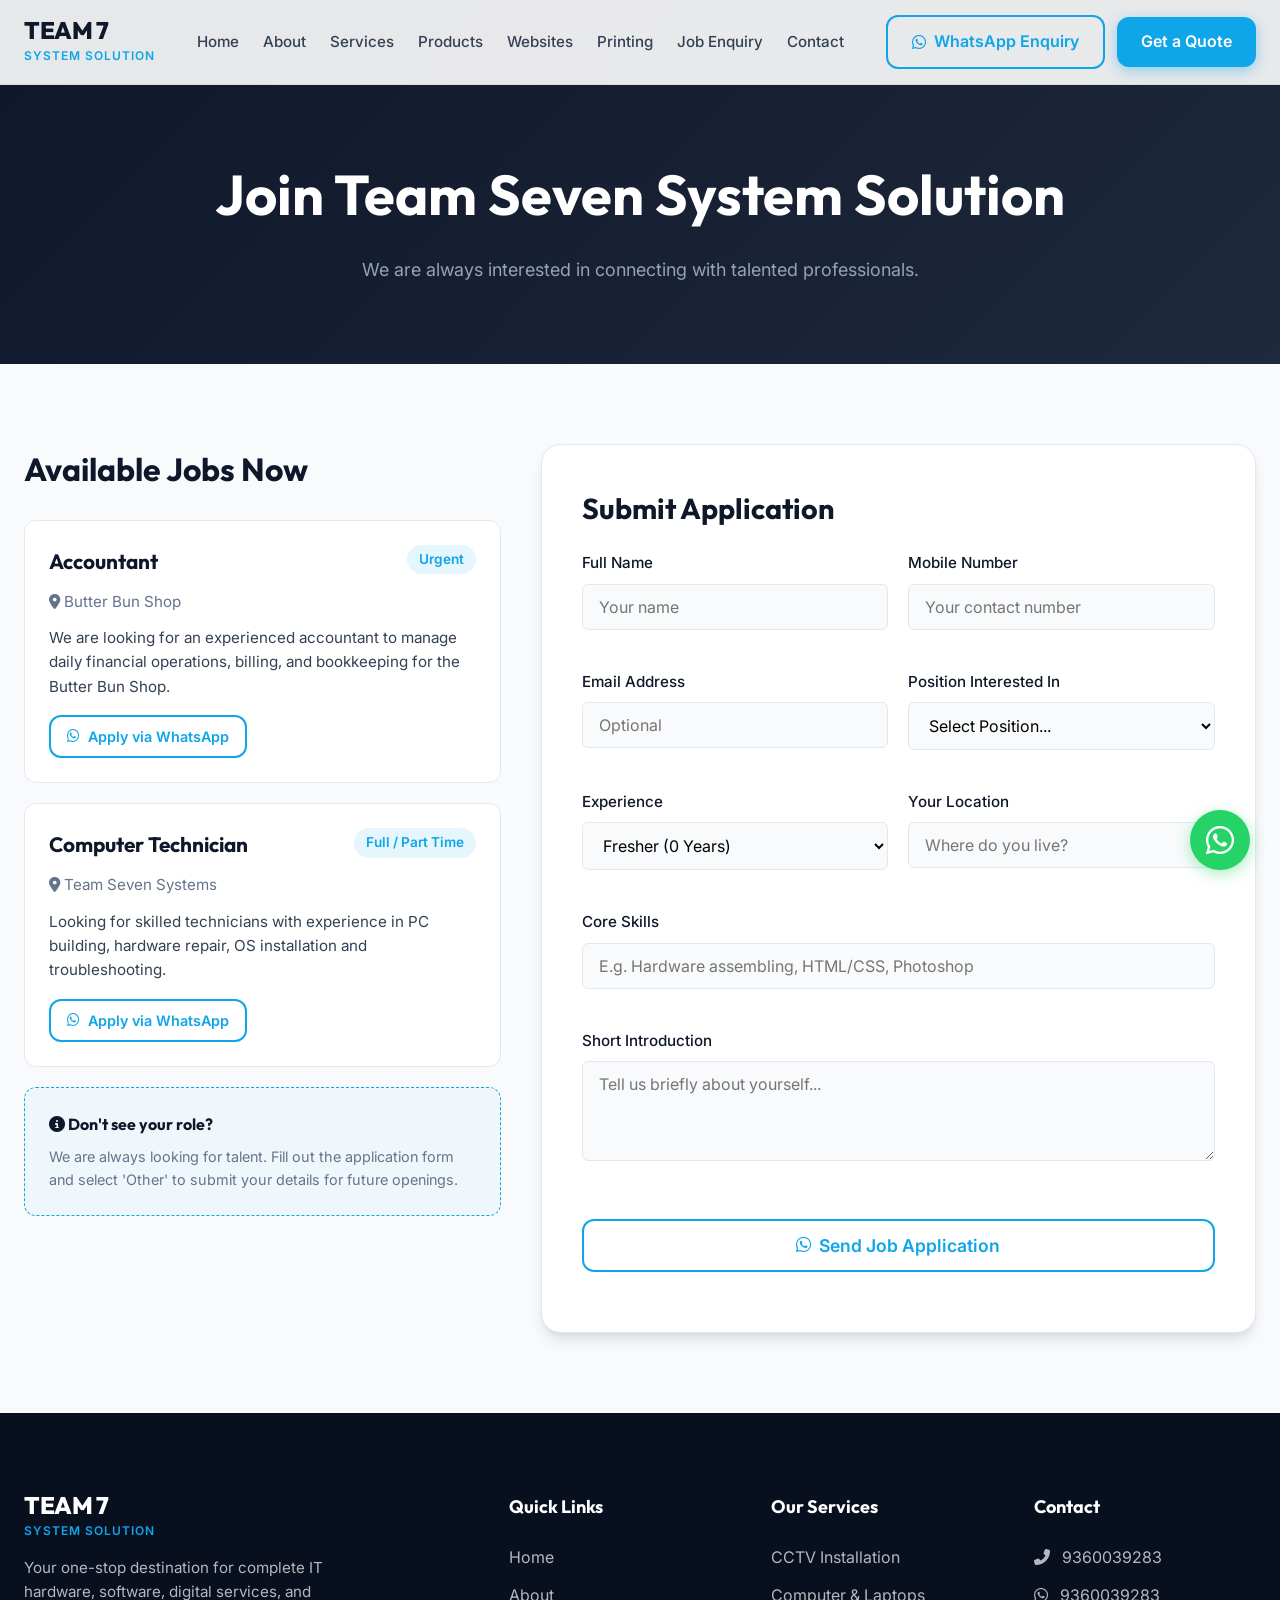
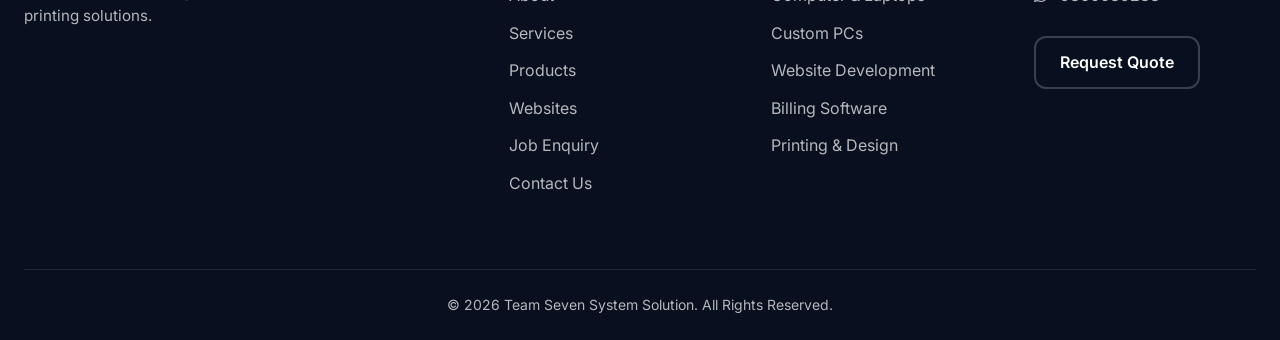
==== job.html @ d4fbb035 "up1" ====
<!DOCTYPE html>
<html lang="en">
<head>
    <meta charset="UTF-8">
    <meta name="viewport" content="width=device-width, initial-scale=1.0">
    <title>Job Enquiry | Team Seven System Solution</title>
    <meta name="description" content="Team Seven System Solution provides CCTV, computer, laptop, custom PC, printer, website development, billing software, printing, photo frames, advertising and event solutions.">
    <!-- Google Fonts -->
    <link rel="preconnect" href="https://fonts.googleapis.com">
    <link rel="preconnect" href="https://fonts.gstatic.com" crossorigin>
    <link href="https://fonts.googleapis.com/css2?family=Inter:wght@400;500;600;700&family=Outfit:wght@500;600;700;800&display=swap" rel="stylesheet">
    <!-- FontAwesome for Icons -->
    <link rel="stylesheet" href="https://cdnjs.cloudflare.com/ajax/libs/font-awesome/6.4.0/css/all.min.css">
    <!-- Custom CSS -->
    <link rel="stylesheet" href="css/style.css">
</head>
<body>
    <!-- Header Navigation -->
    <header id="header">
        <div class="container navbar">
            <div class="logo">
                <span class="logo-text">TEAM 7</span>
                <span class="logo-sub">SYSTEM SOLUTION</span>
            </div>
            <div class="menu-toggle"><i class="fas fa-bars"></i></div>
            <ul class="nav-links">
                <li><a href="index.html">Home</a></li>
                <li><a href="about.html">About</a></li>
                <li><a href="services.html">Services</a></li>
                <li><a href="product.html">Products</a></li>
                <li><a href="website.html">Websites</a></li>
                <li><a href="printing.html">Printing</a></li>
                <li><a href="job.html">Job Enquiry</a></li>
                <li><a href="contact.html">Contact</a></li>
            </ul>
            <div class="nav-actions">
                <a href="#" class="btn btn-outline" data-wa-msg="Hi Team Seven System Solution, I have an enquiry.">
                    <i class="fab fa-whatsapp"></i> WhatsApp Enquiry
                </a>
                <a href="contact.html#quote" class="btn btn-primary">Get a Quote</a>
            </div>
        </div>
    </header>

    <section style="padding: 150px 0 80px; background: var(--bg-gradient); color: white; text-align: center;">
        <div class="container">
            <h1 style="font-size: 3.5rem; margin-bottom: 16px; color: white;">Join Team Seven System Solution</h1>
            <p style="color: #94a3b8; font-size: 1.125rem;">We are always interested in connecting with talented professionals.</p>
        </div>
    </section>
    
    <section class="section">
        <div class="container">
            <div class="split-section" style="align-items: flex-start; gap: 40px; grid-template-columns: 1fr 1.5fr;">
                
                <!-- Current Job Openings -->
                <div class="current-openings">
                    <h2 style="font-size: 2rem; margin-bottom: 24px;">Available Jobs Now</h2>
                    
                    <div class="card" style="margin-bottom: 20px; text-align: left; padding: 24px;">
                        <div style="display: flex; justify-content: space-between; align-items: flex-start; margin-bottom: 12px;">
                            <h3 style="margin-bottom: 0; font-size: 1.3rem;">Accountant</h3>
                            <span style="background: rgba(14,165,233,0.1); color: var(--secondary); padding: 4px 12px; border-radius: 20px; font-size: 0.85rem; font-weight: 600;">Urgent</span>
                        </div>
                        <p style="color: var(--text-light); margin-bottom: 12px; font-size: 0.95rem;"><i class="fas fa-map-marker-alt"></i> Butter Bun Shop</p>
                        <p style="color: var(--text-main); font-size: 0.95rem; margin-bottom: 16px;">We are looking for an experienced accountant to manage daily financial operations, billing, and bookkeeping for the Butter Bun Shop.</p>
                        <a href="#" class="btn btn-outline" style="padding: 8px 16px; font-size: 0.9rem;" data-wa-msg="Hi Team Seven System Solution, I would like to apply for the Accountant position at Butter Bun Shop."><i class="fab fa-whatsapp"></i> Apply via WhatsApp</a>
                    </div>

                    <div class="card" style="margin-bottom: 20px; text-align: left; padding: 24px;">
                        <div style="display: flex; justify-content: space-between; align-items: flex-start; margin-bottom: 12px;">
                            <h3 style="margin-bottom: 0; font-size: 1.3rem;">Computer Technician</h3>
                            <span style="background: rgba(14,165,233,0.1); color: var(--secondary); padding: 4px 12px; border-radius: 20px; font-size: 0.85rem; font-weight: 600;">Full / Part Time</span>
                        </div>
                        <p style="color: var(--text-light); margin-bottom: 12px; font-size: 0.95rem;"><i class="fas fa-map-marker-alt"></i> Team Seven Systems</p>
                        <p style="color: var(--text-main); font-size: 0.95rem; margin-bottom: 16px;">Looking for skilled technicians with experience in PC building, hardware repair, OS installation and troubleshooting.</p>
                        <a href="#" class="btn btn-outline" style="padding: 8px 16px; font-size: 0.9rem;" data-wa-msg="Hi Team Seven System Solution, I would like to apply for the Computer Technician position."><i class="fab fa-whatsapp"></i> Apply via WhatsApp</a>
                    </div>

                    <div class="card" style="text-align: left; padding: 24px; background: rgba(14,165,233,0.03); border: 1px dashed var(--secondary);">
                        <h4 style="margin-bottom: 8px;"><i class="fas fa-info-circle"></i> Don't see your role?</h4>
                        <p style="font-size: 0.9rem; color: var(--text-light);">We are always looking for talent. Fill out the application form and select 'Other' to submit your details for future openings.</p>
                    </div>
                </div>

                <!-- Job Application Form -->
                <div>
                    <div class="form-container" style="margin: 0; max-width: 100%;">
                        <h2 style="font-size: 1.8rem; margin-bottom: 20px;">Submit Application</h2>
                <form id="job-form">
                    <div class="form-grid">
                        <div class="form-group">
                            <label for="j-name">Full Name</label>
                            <input type="text" id="j-name" class="form-control" required placeholder="Your name">
                        </div>
                        <div class="form-group">
                            <label for="j-mobile">Mobile Number</label>
                            <input type="tel" id="j-mobile" class="form-control" required placeholder="Your contact number">
                        </div>
                        <div class="form-group">
                            <label for="j-email">Email Address</label>
                            <input type="email" id="j-email" class="form-control" placeholder="Optional">
                        </div>
                        <div class="form-group">
                            <label for="j-position">Position Interested In</label>
                            <select id="j-position" class="form-control" required>
                                <option value="">Select Position...</option>
                                <option value="Computer Technician">Computer Technician</option>
                                <option value="Laptop Technician">Laptop Technician</option>
                                <option value="CCTV Technician">CCTV Technician</option>
                                <option value="Printer Technician">Printer Technician</option>
                                <option value="Web Developer">Web Developer</option>
                                <option value="Graphic Designer">Graphic Designer</option>
                                <option value="Sales Executive">Sales Executive</option>
                                <option value="IT Support">IT Support</option>
                                <option value="Other">Other</option>
                            </select>
                        </div>
                        <div class="form-group">
                            <label for="j-exp">Experience</label>
                            <select id="j-exp" class="form-control" required>
                                <option value="Fresher">Fresher (0 Years)</option>
                                <option value="1-2 Years">1-2 Years</option>
                                <option value="3-5 Years">3-5 Years</option>
                                <option value="5+ Years">5+ Years</option>
                            </select>
                        </div>
                        <div class="form-group">
                            <label for="j-location">Your Location</label>
                            <input type="text" id="j-location" class="form-control" required placeholder="Where do you live?">
                        </div>
                        <div class="form-group full-width">
                            <label for="j-skills">Core Skills</label>
                            <input type="text" id="j-skills" class="form-control" required placeholder="E.g. Hardware assembling, HTML/CSS, Photoshop">
                        </div>
                        <div class="form-group full-width">
                            <label for="j-intro">Short Introduction</label>
                            <textarea id="j-intro" class="form-control" required placeholder="Tell us briefly about yourself..."></textarea>
                        </div>
                        <div class="form-group full-width" style="margin-top: 10px;">
                            <button type="submit" class="btn btn-outline btn-block" style="font-size: 1.1rem; padding: 14px;"><i class="fab fa-whatsapp"></i> Send Job Application</button>
                        </div>
                    </div>
                </form>
            </div>
            </div>
            </div>
        </div>
    </section>

    <!-- Footer -->
    <footer id="footer" class="footer">
        <div class="container">
            <div class="footer-grid">
                <div class="footer-brand">
                    <div class="logo">
                        <span class="logo-text" style="color: var(--text-white);">TEAM 7</span>
                        <span class="logo-sub" style="color: var(--secondary);">SYSTEM SOLUTION</span>
                    </div>
                    <p>Your one-stop destination for complete IT hardware, software, digital services, and printing solutions.</p>
                </div>
                
                <div>
                    <h4 class="footer-title">Quick Links</h4>
                    <ul class="footer-links">
                        <li><a href="index.html">Home</a></li>
                        <li><a href="about.html">About</a></li>
                        <li><a href="services.html">Services</a></li>
                        <li><a href="product.html">Products</a></li>
                        <li><a href="website.html">Websites</a></li>
                        <li><a href="job.html">Job Enquiry</a></li>
                        <li><a href="contact.html">Contact Us</a></li>
                    </ul>
                </div>
                
                <div>
                    <h4 class="footer-title">Our Services</h4>
                    <ul class="footer-links">
                        <li><a href="services.html">CCTV Installation</a></li>
                        <li><a href="services.html">Computer & Laptops</a></li>
                        <li><a href="services.html#custom-pc">Custom PCs</a></li>
                        <li><a href="website.html">Website Development</a></li>
                        <li><a href="services.html#billing">Billing Software</a></li>
                        <li><a href="printing.html">Printing & Design</a></li>
                    </ul>
                </div>
                
                <div>
                    <h4 class="footer-title">Contact</h4>
                    <ul class="footer-links">
                        <li><i class="fas fa-phone-alt" style="margin-right: 8px;"></i> 9360039283</li>
                        <li><i class="fab fa-whatsapp" style="margin-right: 8px;"></i> 9360039283</li>
                    </ul>
                    <a href="contact.html#quote" class="btn btn-outline" style="margin-top: 15px; border-color: rgba(255,255,255,0.2); color: white;">Request Quote</a>
                </div>
            </div>
            
            <div class="footer-bottom">
                <p>&copy; 2026 Team Seven System Solution. All Rights Reserved.</p>
            </div>
        </div>
    </footer>

    <!-- Floating WhatsApp Button -->
    <a href="#" class="fab-whatsapp" data-wa-msg="Hi Team Seven System Solution, I would like to enquire about your products/services." title="Chat on WhatsApp">
        <i class="fab fa-whatsapp"></i>
    </a>

    <!-- Custom JS -->
    <script src="js/script.js"></script>
</body>
</html>
---- css/style.css ----
:root {
    /* Color Palette */
    --primary: #0f172a; /* Dark Blue / Navy */
    --primary-light: #1e293b;
    --secondary: #0ea5e9; /* Light Blue accent */
    --secondary-hover: #0284c7;
    --accent: #38bdf8;
    
    /* Backgrounds */
    --bg-main: #f8fafc;
    --bg-white: #ffffff;
    --bg-gradient: linear-gradient(135deg, #0f172a 0%, #1e293b 100%);
    
    /* Text Colors */
    --text-main: #334155;
    --text-dark: #0f172a;
    --text-light: #64748b;
    --text-white: #ffffff;
    
    /* UI Elements */
    --border: #e2e8f0;
    --shadow-sm: 0 1px 3px rgba(0,0,0,0.1);
    --shadow-md: 0 4px 6px -1px rgba(0,0,0,0.1), 0 2px 4px -1px rgba(0,0,0,0.06);
    --shadow-lg: 0 10px 15px -3px rgba(0,0,0,0.1), 0 4px 6px -2px rgba(0,0,0,0.05);
    --shadow-hover: 0 20px 25px -5px rgba(14, 165, 233, 0.15), 0 10px 10px -5px rgba(14, 165, 233, 0.04);
    
    /* Geometry */
    --radius-sm: 6px;
    --radius-md: 12px;
    --radius-lg: 20px;
    
    /* Transitions */
    --transition: all 0.3s cubic-bezier(0.4, 0, 0.2, 1);
}

* {
    margin: 0;
    padding: 0;
    box-sizing: border-box;
}

html {
    scroll-behavior: smooth;
    scroll-padding-top: 80px; /* Account for fixed header */
}

body {
    font-family: 'Inter', sans-serif;
    color: var(--text-main);
    background-color: var(--bg-main);
    line-height: 1.6;
    overflow-x: hidden;
}

h1, h2, h3, h4, h5, h6 {
    font-family: 'Outfit', sans-serif;
    color: var(--text-dark);
    font-weight: 700;
}

a {
    text-decoration: none;
    color: inherit;
    transition: var(--transition);
}

ul {
    list-style: none;
}

/* Base Layout & Containers */
.container {
    max-width: 1280px;
    margin: 0 auto;
    padding: 0 24px;
}

.section {
    padding: 80px 0;
}

.section-alt {
    background-color: var(--bg-white);
}

.section-header {
    text-align: center;
    margin-bottom: 60px;
    max-width: 800px;
    margin-left: auto;
    margin-right: auto;
}

.section-header h2 {
    font-size: 2.5rem;
    margin-bottom: 16px;
    position: relative;
    display: inline-block;
}

.section-header h2::after {
    content: '';
    position: absolute;
    bottom: -10px;
    left: 50%;
    transform: translateX(-50%);
    width: 60px;
    height: 4px;
    background-color: var(--secondary);
    border-radius: 2px;
}

.section-header p {
    color: var(--text-light);
    font-size: 1.125rem;
    margin-top: 24px;
}

/* Buttons */
.btn {
    display: inline-flex;
    align-items: center;
    justify-content: center;
    gap: 8px;
    padding: 12px 24px;
    border-radius: var(--radius-md);
    font-weight: 600;
    font-size: 1rem;
    cursor: pointer;
    transition: var(--transition);
    border: none;
    font-family: 'Inter', sans-serif;
}

.btn-primary {
    background-color: var(--secondary);
    color: var(--text-white);
    box-shadow: 0 4px 14px rgba(14, 165, 233, 0.4);
}

.btn-primary:hover {
    background-color: var(--secondary-hover);
    transform: translateY(-2px);
    box-shadow: 0 6px 20px rgba(14, 165, 233, 0.6);
}

.btn-outline {
    background-color: transparent;
    color: var(--secondary);
    border: 2px solid var(--secondary);
}

.btn-outline:hover {
    background-color: var(--secondary);
    color: var(--text-white);
}

.btn-outline-light {
    background-color: rgba(255, 255, 255, 0.1);
    color: var(--text-white);
    border: 1px solid rgba(255, 255, 255, 0.3);
    backdrop-filter: blur(5px);
}

.btn-outline-light:hover {
    background-color: var(--text-white);
    color: var(--primary);
}

.btn-block {
    width: 100%;
}

/* Header & Navigation */
#header {
    position: fixed;
    top: 0;
    left: 0;
    width: 100%;
    z-index: 1000;
    background-color: rgba(255, 255, 255, 0.9);
    backdrop-filter: blur(12px);
    -webkit-backdrop-filter: blur(12px);
    border-bottom: 1px solid rgba(0,0,0,0.05);
    transition: var(--transition);
    padding: 15px 0;
}

#header.scrolled {
    padding: 10px 0;
    background-color: rgba(255, 255, 255, 0.98);
    box-shadow: var(--shadow-sm);
}

.navbar {
    display: flex;
    justify-content: space-between;
    align-items: center;
}

.logo {
    display: flex;
    flex-direction: column;
    justify-content: center;
}

.logo-text {
    font-family: 'Outfit', sans-serif;
    font-size: 1.5rem;
    font-weight: 800;
    color: var(--primary);
    line-height: 1;
    letter-spacing: -0.5px;
}

.logo-sub {
    font-size: 0.75rem;
    font-weight: 600;
    color: var(--secondary);
    letter-spacing: 1px;
    margin-top: 4px;
}

.nav-links {
    display: flex;
    gap: 24px;
    align-items: center;
}

.nav-links a {
    font-weight: 500;
    color: var(--text-main);
    font-size: 0.95rem;
    position: relative;
}

.nav-links a::after {
    content: '';
    position: absolute;
    bottom: -4px;
    left: 0;
    width: 0;
    height: 2px;
    background-color: var(--secondary);
    transition: var(--transition);
}

.nav-links a:hover {
    color: var(--secondary);
}

.nav-links a:hover::after {
    width: 100%;
}

.nav-actions {
    display: flex;
    gap: 12px;
    align-items: center;
}

.menu-toggle {
    display: none;
    font-size: 1.5rem;
    color: var(--primary);
    cursor: pointer;
}

/* Hero Section */
.hero {
    min-height: 100vh;
    padding-top: 120px;
    background: var(--bg-gradient);
    position: relative;
    display: flex;
    align-items: center;
    overflow: hidden;
}

/* Decorative background elements */
.hero::before {
    content: '';
    position: absolute;
    top: -20%;
    left: -10%;
    width: 50%;
    height: 70%;
    background: radial-gradient(circle, rgba(14, 165, 233, 0.15) 0%, rgba(0,0,0,0) 70%);
    border-radius: 50%;
    pointer-events: none;
}

.hero::after {
    content: '';
    position: absolute;
    bottom: -10%;
    right: -10%;
    width: 60%;
    height: 60%;
    background: radial-gradient(circle, rgba(56, 189, 248, 0.1) 0%, rgba(0,0,0,0) 70%);
    border-radius: 50%;
    pointer-events: none;
}

/* Geometric tech pattern */
.hero-pattern {
    position: absolute;
    top: 0;
    left: 0;
    width: 100%;
    height: 100%;
    background-image: linear-gradient(rgba(255,255,255,0.03) 1px, transparent 1px),
                      linear-gradient(90deg, rgba(255,255,255,0.03) 1px, transparent 1px);
    background-size: 40px 40px;
    opacity: 0.5;
    pointer-events: none;
}

.hero-content {
    position: relative;
    z-index: 10;
    max-width: 800px;
    margin: 0 auto;
    text-align: center;
    color: var(--text-white);
}

.hero-badge {
    display: inline-block;
    padding: 6px 16px;
    background: rgba(14, 165, 233, 0.2);
    border: 1px solid rgba(14, 165, 233, 0.4);
    border-radius: 30px;
    font-size: 0.875rem;
    font-weight: 500;
    color: var(--accent);
    margin-bottom: 24px;
    backdrop-filter: blur(4px);
}

.hero h1 {
    font-size: 3.5rem;
    line-height: 1.1;
    color: var(--text-white);
    margin-bottom: 24px;
    letter-spacing: -1px;
}

.hero h1 span {
    color: var(--accent);
    position: relative;
}

.hero-subtitle {
    font-size: 1.25rem;
    font-weight: 500;
    color: #e2e8f0;
    margin-bottom: 20px;
}

.hero p {
    font-size: 1.125rem;
    color: #94a3b8;
    margin-bottom: 40px;
    max-width: 700px;
    margin-left: auto;
    margin-right: auto;
}

.hero-buttons {
    display: flex;
    gap: 16px;
    justify-content: center;
}

/* Services Overview Cards */
.services-grid {
    display: grid;
    grid-template-columns: repeat(auto-fit, minmax(300px, 1fr));
    gap: 30px;
}

.card {
    background: var(--bg-white);
    border-radius: var(--radius-md);
    padding: 32px;
    border: 1px solid var(--border);
    transition: var(--transition);
    position: relative;
    overflow: hidden;
    z-index: 1;
}

.card:hover {
    transform: translateY(-5px);
    box-shadow: var(--shadow-hover);
    border-color: rgba(14, 165, 233, 0.3);
}

.card-icon {
    width: 64px;
    height: 64px;
    background: rgba(14, 165, 233, 0.1);
    border-radius: 16px;
    display: flex;
    align-items: center;
    justify-content: center;
    font-size: 28px;
    color: var(--secondary);
    margin-bottom: 24px;
    transition: var(--transition);
}

.card:hover .card-icon {
    background: var(--secondary);
    color: var(--text-white);
    transform: scale(1.1);
}

.card h3 {
    font-size: 1.5rem;
    margin-bottom: 16px;
}

.card-list {
    margin-bottom: 24px;
}

.card-list li {
    display: flex;
    align-items: flex-start;
    gap: 10px;
    margin-bottom: 10px;
    color: var(--text-light);
    font-size: 0.95rem;
}

.card-list li i {
    color: var(--secondary);
    margin-top: 4px;
    font-size: 0.875rem;
}

/* Custom PC Section */
.custom-pc-section {
    background: var(--primary);
    color: var(--text-white);
    position: relative;
}

.custom-pc-grid {
    display: grid;
    grid-template-columns: 1fr 1fr;
    gap: 60px;
    align-items: center;
}

.pc-content h2 {
    color: var(--text-white);
    font-size: 2.5rem;
    margin-bottom: 20px;
}

.pc-content p {
    color: #94a3b8;
    font-size: 1.1rem;
    margin-bottom: 30px;
}

.pc-features {
    display: grid;
    grid-template-columns: 1fr 1fr;
    gap: 20px;
    margin-bottom: 40px;
}

.pc-feature {
    display: flex;
    align-items: center;
    gap: 12px;
    background: rgba(255,255,255,0.05);
    padding: 16px;
    border-radius: var(--radius-sm);
    border: 1px solid rgba(255,255,255,0.1);
}

.pc-feature i {
    color: var(--accent);
    font-size: 1.5rem;
}

.pc-feature font {
    font-weight: 500;
}

.pc-visual {
    position: relative;
}

.pc-placeholder {
    width: 100%;
    height: 400px;
    background: linear-gradient(135deg, rgba(14, 165, 233, 0.2), rgba(15, 23, 42, 0.8));
    border: 1px solid rgba(14, 165, 233, 0.3);
    border-radius: var(--radius-lg);
    display: flex;
    align-items: center;
    justify-content: center;
    box-shadow: 0 20px 40px rgba(0,0,0,0.3);
    position: relative;
    overflow: hidden;
}

.pc-placeholder i {
    font-size: 8rem;
    color: rgba(255,255,255,0.8);
    filter: drop-shadow(0 0 20px rgba(14, 165, 233, 0.5));
}

/* Pricing / Packages */
.pricing-grid {
    display: grid;
    grid-template-columns: repeat(auto-fit, minmax(280px, 1fr));
    gap: 30px;
}

.price-card {
    background: var(--bg-white);
    border-radius: var(--radius-lg);
    padding: 40px 32px;
    border: 1px solid var(--border);
    text-align: center;
    transition: var(--transition);
    position: relative;
}

.price-card.popular {
    border: 2px solid var(--secondary);
    transform: translateY(-10px);
    box-shadow: var(--shadow-lg);
}

.popular-badge {
    position: absolute;
    top: -12px;
    left: 50%;
    transform: translateX(-50%);
    background: var(--secondary);
    color: var(--text-white);
    padding: 4px 16px;
    border-radius: 20px;
    font-size: 0.75rem;
    font-weight: 700;
    text-transform: uppercase;
    letter-spacing: 1px;
}

.price-card h3 {
    font-size: 1.5rem;
    margin-bottom: 16px;
}

.price {
    font-size: 2.5rem;
    font-weight: 800;
    color: var(--primary);
    margin-bottom: 8px;
    font-family: 'Outfit', sans-serif;
}

.price-card p {
    color: var(--text-light);
    margin-bottom: 24px;
    font-size: 0.95rem;
}

/* Split Section (Billing) */
.split-section {
    display: grid;
    grid-template-columns: 1fr 1fr;
    gap: 60px;
    align-items: center;
}

.split-content h2 {
    font-size: 2.5rem;
    margin-bottom: 20px;
}

.feature-grid {
    display: grid;
    grid-template-columns: 1fr 1fr;
    gap: 16px;
    margin: 30px 0;
}

.feature-grid-item {
    display: flex;
    align-items: center;
    gap: 10px;
    font-size: 0.95rem;
    color: var(--text-main);
}

.feature-grid-item i {
    color: var(--secondary);
}

/* Products Section */
.products-grid {
    display: grid;
    grid-template-columns: repeat(auto-fit, minmax(200px, 1fr));
    gap: 24px;
}

.product-category {
    background: var(--bg-white);
    border: 1px solid var(--border);
    border-radius: var(--radius-md);
    padding: 24px;
    text-align: center;
    transition: var(--transition);
}

.product-category:hover {
    border-color: var(--secondary);
    box-shadow: var(--shadow-md);
    transform: translateY(-3px);
}

.product-category i {
    font-size: 2.5rem;
    color: var(--secondary);
    margin-bottom: 16px;
}

.product-category h4 {
    margin-bottom: 12px;
    font-size: 1.1rem;
}

/* Forms */
.form-container {
    background: var(--bg-white);
    border-radius: var(--radius-lg);
    padding: 40px;
    box-shadow: var(--shadow-lg);
    border: 1px solid var(--border);
    max-width: 800px;
    margin: 0 auto;
}

.form-grid {
    display: grid;
    grid-template-columns: 1fr 1fr;
    gap: 20px;
}

.form-group {
    margin-bottom: 20px;
}

.form-group.full-width {
    grid-column: 1 / -1;
}

.form-group label {
    display: block;
    margin-bottom: 8px;
    font-weight: 500;
    color: var(--text-dark);
    font-size: 0.95rem;
}

.form-control {
    width: 100%;
    padding: 12px 16px;
    border: 1px solid var(--border);
    border-radius: var(--radius-sm);
    font-family: 'Inter', sans-serif;
    font-size: 1rem;
    transition: var(--transition);
    background-color: var(--bg-main);
}

.form-control:focus {
    outline: none;
    border-color: var(--secondary);
    box-shadow: 0 0 0 3px rgba(14, 165, 233, 0.2);
    background-color: var(--bg-white);
}

textarea.form-control {
    resize: vertical;
    min-height: 100px;
}

/* Contact Info Section */
.contact-grid {
    display: grid;
    grid-template-columns: 1fr 1fr;
    gap: 40px;
}

.contact-info-card {
    background: var(--primary);
    color: var(--text-white);
    border-radius: var(--radius-lg);
    padding: 40px;
}

.contact-info-card h3 {
    color: var(--text-white);
    margin-bottom: 24px;
    font-size: 1.5rem;
}

.contact-details {
    display: flex;
    flex-direction: column;
    gap: 24px;
    margin-bottom: 40px;
}

.contact-item {
    display: flex;
    gap: 16px;
    align-items: flex-start;
}

.contact-icon {
    width: 48px;
    height: 48px;
    background: rgba(255,255,255,0.1);
    border-radius: 50%;
    display: flex;
    align-items: center;
    justify-content: center;
    font-size: 1.2rem;
    color: var(--accent);
    flex-shrink: 0;
}

.map-placeholder {
    width: 100%;
    height: 100%;
    min-height: 400px;
    background: #e2e8f0;
    border-radius: var(--radius-lg);
    display: flex;
    flex-direction: column;
    align-items: center;
    justify-content: center;
    color: var(--text-light);
    border: 2px dashed #cbd5e1;
}

.map-placeholder i {
    font-size: 3rem;
    margin-bottom: 16px;
    color: #94a3b8;
}

/* Footer */
.footer {
    background: #080f1e;
    color: rgba(255,255,255,0.7);
    padding: 80px 0 24px;
}

.footer-grid {
    display: grid;
    grid-template-columns: 2fr 1fr 1fr 1fr;
    gap: 40px;
    margin-bottom: 60px;
}

.footer-brand .logo-text {
    color: var(--text-white);
}

.footer-brand p {
    margin-top: 16px;
    font-size: 0.95rem;
    max-width: 300px;
}

.footer-title {
    color: var(--text-white);
    font-size: 1.125rem;
    margin-bottom: 24px;
    font-family: 'Outfit', sans-serif;
}

.footer-links li {
    margin-bottom: 12px;
}

.footer-links a {
    display: inline-flex;
    align-items: center;
    gap: 8px;
}

.footer-links a:hover {
    color: var(--secondary);
    padding-left: 5px;
}

.footer-bottom {
    text-align: center;
    padding-top: 24px;
    border-top: 1px solid rgba(255,255,255,0.1);
    font-size: 0.875rem;
}

/* Floating Action Button (WhatsApp) */
.fab-whatsapp {
    position: fixed;
    bottom: 30px;
    right: 30px;
    width: 60px;
    height: 60px;
    background-color: #25D366;
    color: white;
    border-radius: 50%;
    display: flex;
    align-items: center;
    justify-content: center;
    font-size: 32px;
    box-shadow: 0 4px 15px rgba(37, 211, 102, 0.4);
    z-index: 1000;
    transition: var(--transition);
}

.fab-whatsapp:hover {
    transform: scale(1.1);
    box-shadow: 0 6px 20px rgba(37, 211, 102, 0.6);
    color: white;
}

/* Simple Animations */
.fade-in-up {
    animation: fadeInUp 0.6s ease forwards;
}

@keyframes fadeInUp {
    from {
        opacity: 0;
        transform: translateY(30px);
    }
    to {
        opacity: 1;
        transform: translateY(0);
    }
}

/* Responsive Design */
@media (max-width: 1024px) {
    .nav-links { display: none; }
    .nav-actions .btn-outline { display: none; }
    .menu-toggle { display: block; }
    
    .nav-links.active {
        display: flex;
        flex-direction: column;
        position: absolute;
        top: 100%;
        left: 0;
        width: 100%;
        background: var(--bg-white);
        padding: 20px;
        box-shadow: var(--shadow-md);
        border-top: 1px solid var(--border);
    }
    
    .hero h1 { font-size: 2.8rem; }
    .split-section { grid-template-columns: 1fr; }
    .custom-pc-grid { grid-template-columns: 1fr; }
    .footer-grid { grid-template-columns: 1fr 1fr; }
}

@media (max-width: 768px) {
    .hero h1 { font-size: 2.2rem; }
    .form-grid { grid-template-columns: 1fr; }
    .contact-grid { grid-template-columns: 1fr; }
    .footer-grid { grid-template-columns: 1fr; }
    .hero-buttons { flex-direction: column; }
    .pc-features { grid-template-columns: 1fr; }
    .fab-whatsapp { bottom: 20px; right: 20px; width: 50px; height: 50px; font-size: 26px; }
}
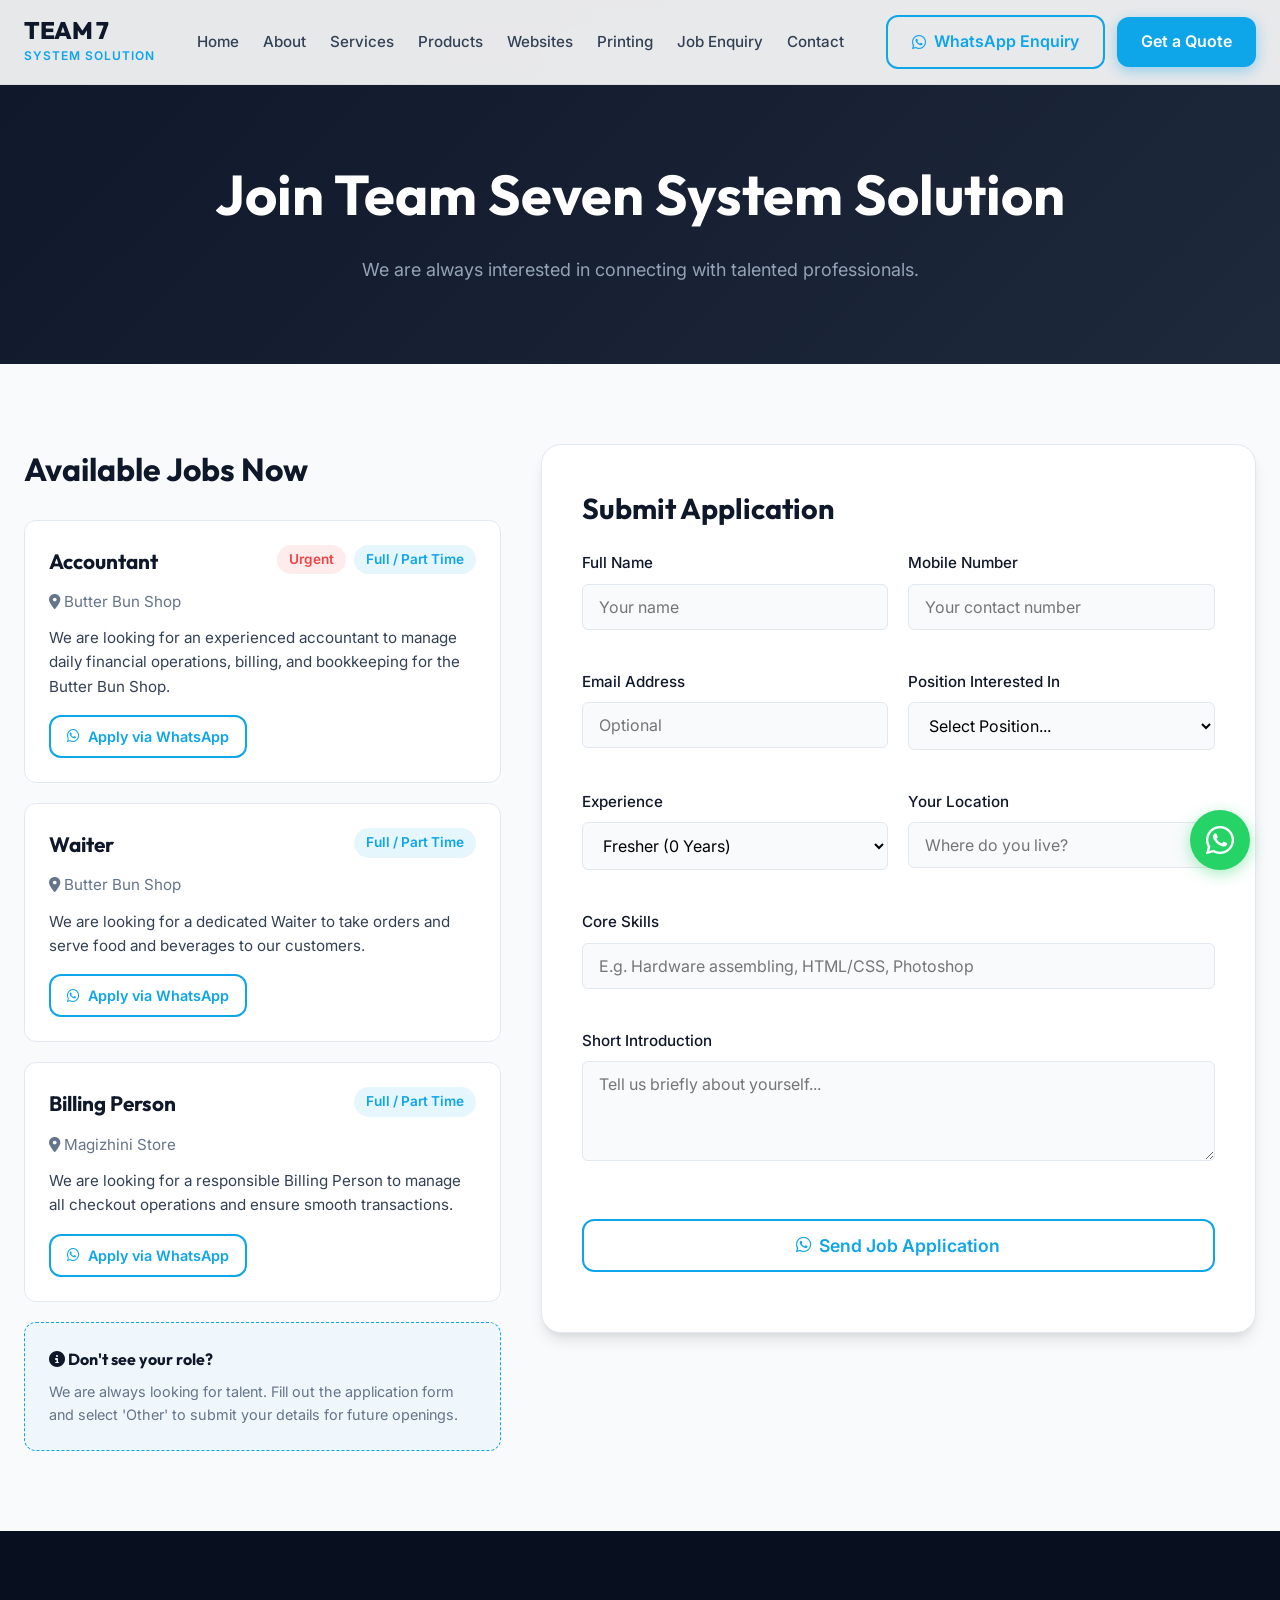
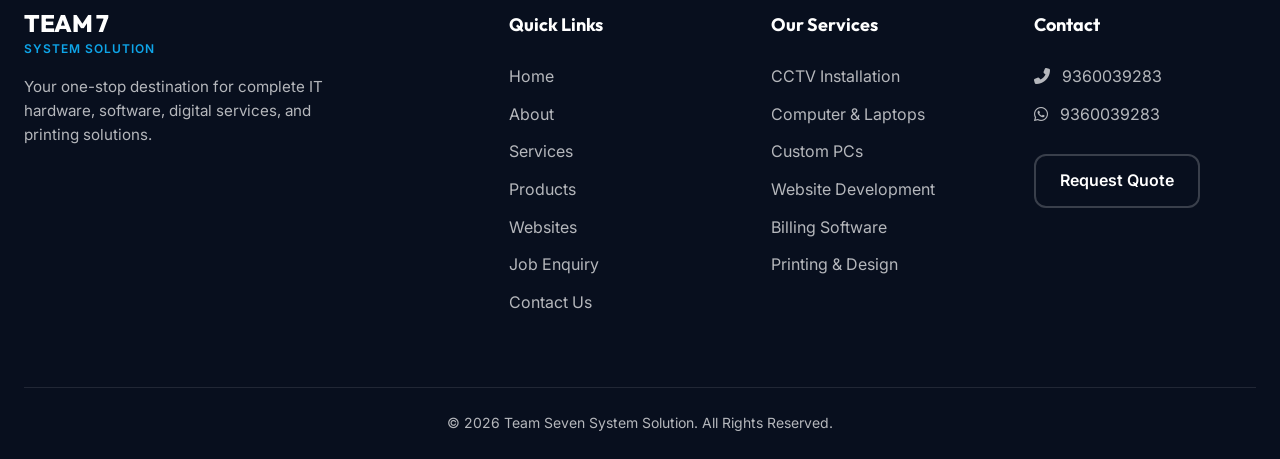
==== commit 32236350: "UP2" ====
--- a/job.html
+++ b/job.html
@@ -60,7 +60,10 @@
                     <div class="card" style="margin-bottom: 20px; text-align: left; padding: 24px;">
                         <div style="display: flex; justify-content: space-between; align-items: flex-start; margin-bottom: 12px;">
                             <h3 style="margin-bottom: 0; font-size: 1.3rem;">Accountant</h3>
-                            <span style="background: rgba(14,165,233,0.1); color: var(--secondary); padding: 4px 12px; border-radius: 20px; font-size: 0.85rem; font-weight: 600;">Urgent</span>
+                            <div style="display: flex; gap: 8px;">
+                                <span style="background: rgba(239, 68, 68, 0.1); color: #ef4444; padding: 4px 12px; border-radius: 20px; font-size: 0.85rem; font-weight: 600;">Urgent</span>
+                                <span style="background: rgba(14,165,233,0.1); color: var(--secondary); padding: 4px 12px; border-radius: 20px; font-size: 0.85rem; font-weight: 600;">Full / Part Time</span>
+                            </div>
                         </div>
                         <p style="color: var(--text-light); margin-bottom: 12px; font-size: 0.95rem;"><i class="fas fa-map-marker-alt"></i> Butter Bun Shop</p>
                         <p style="color: var(--text-main); font-size: 0.95rem; margin-bottom: 16px;">We are looking for an experienced accountant to manage daily financial operations, billing, and bookkeeping for the Butter Bun Shop.</p>
@@ -69,12 +72,26 @@
 
                     <div class="card" style="margin-bottom: 20px; text-align: left; padding: 24px;">
                         <div style="display: flex; justify-content: space-between; align-items: flex-start; margin-bottom: 12px;">
-                            <h3 style="margin-bottom: 0; font-size: 1.3rem;">Computer Technician</h3>
-                            <span style="background: rgba(14,165,233,0.1); color: var(--secondary); padding: 4px 12px; border-radius: 20px; font-size: 0.85rem; font-weight: 600;">Full / Part Time</span>
-                        </div>
-                        <p style="color: var(--text-light); margin-bottom: 12px; font-size: 0.95rem;"><i class="fas fa-map-marker-alt"></i> Team Seven Systems</p>
-                        <p style="color: var(--text-main); font-size: 0.95rem; margin-bottom: 16px;">Looking for skilled technicians with experience in PC building, hardware repair, OS installation and troubleshooting.</p>
-                        <a href="#" class="btn btn-outline" style="padding: 8px 16px; font-size: 0.9rem;" data-wa-msg="Hi Team Seven System Solution, I would like to apply for the Computer Technician position."><i class="fab fa-whatsapp"></i> Apply via WhatsApp</a>
+                            <h3 style="margin-bottom: 0; font-size: 1.3rem;">Waiter</h3>
+                            <div style="display: flex; gap: 8px;">
+                                <span style="background: rgba(14,165,233,0.1); color: var(--secondary); padding: 4px 12px; border-radius: 20px; font-size: 0.85rem; font-weight: 600;">Full / Part Time</span>
+                            </div>
+                        </div>
+                        <p style="color: var(--text-light); margin-bottom: 12px; font-size: 0.95rem;"><i class="fas fa-map-marker-alt"></i> Butter Bun Shop</p>
+                        <p style="color: var(--text-main); font-size: 0.95rem; margin-bottom: 16px;">We are looking for a dedicated Waiter to take orders and serve food and beverages to our customers.</p>
+                        <a href="#" class="btn btn-outline" style="padding: 8px 16px; font-size: 0.9rem;" data-wa-msg="Hi Team Seven System Solution, I would like to apply for the Waiter position at Butter Bun Shop."><i class="fab fa-whatsapp"></i> Apply via WhatsApp</a>
+                    </div>
+
+                    <div class="card" style="margin-bottom: 20px; text-align: left; padding: 24px;">
+                        <div style="display: flex; justify-content: space-between; align-items: flex-start; margin-bottom: 12px;">
+                            <h3 style="margin-bottom: 0; font-size: 1.3rem;">Billing Person</h3>
+                            <div style="display: flex; gap: 8px;">
+                                <span style="background: rgba(14,165,233,0.1); color: var(--secondary); padding: 4px 12px; border-radius: 20px; font-size: 0.85rem; font-weight: 600;">Full / Part Time</span>
+                            </div>
+                        </div>
+                        <p style="color: var(--text-light); margin-bottom: 12px; font-size: 0.95rem;"><i class="fas fa-map-marker-alt"></i> Magizhini Store</p>
+                        <p style="color: var(--text-main); font-size: 0.95rem; margin-bottom: 16px;">We are looking for a responsible Billing Person to manage all checkout operations and ensure smooth transactions.</p>
+                        <a href="#" class="btn btn-outline" style="padding: 8px 16px; font-size: 0.9rem;" data-wa-msg="Hi Team Seven System Solution, I would like to apply for the Billing Person position at Magizhini Store."><i class="fab fa-whatsapp"></i> Apply via WhatsApp</a>
                     </div>
 
                     <div class="card" style="text-align: left; padding: 24px; background: rgba(14,165,233,0.03); border: 1px dashed var(--secondary);">
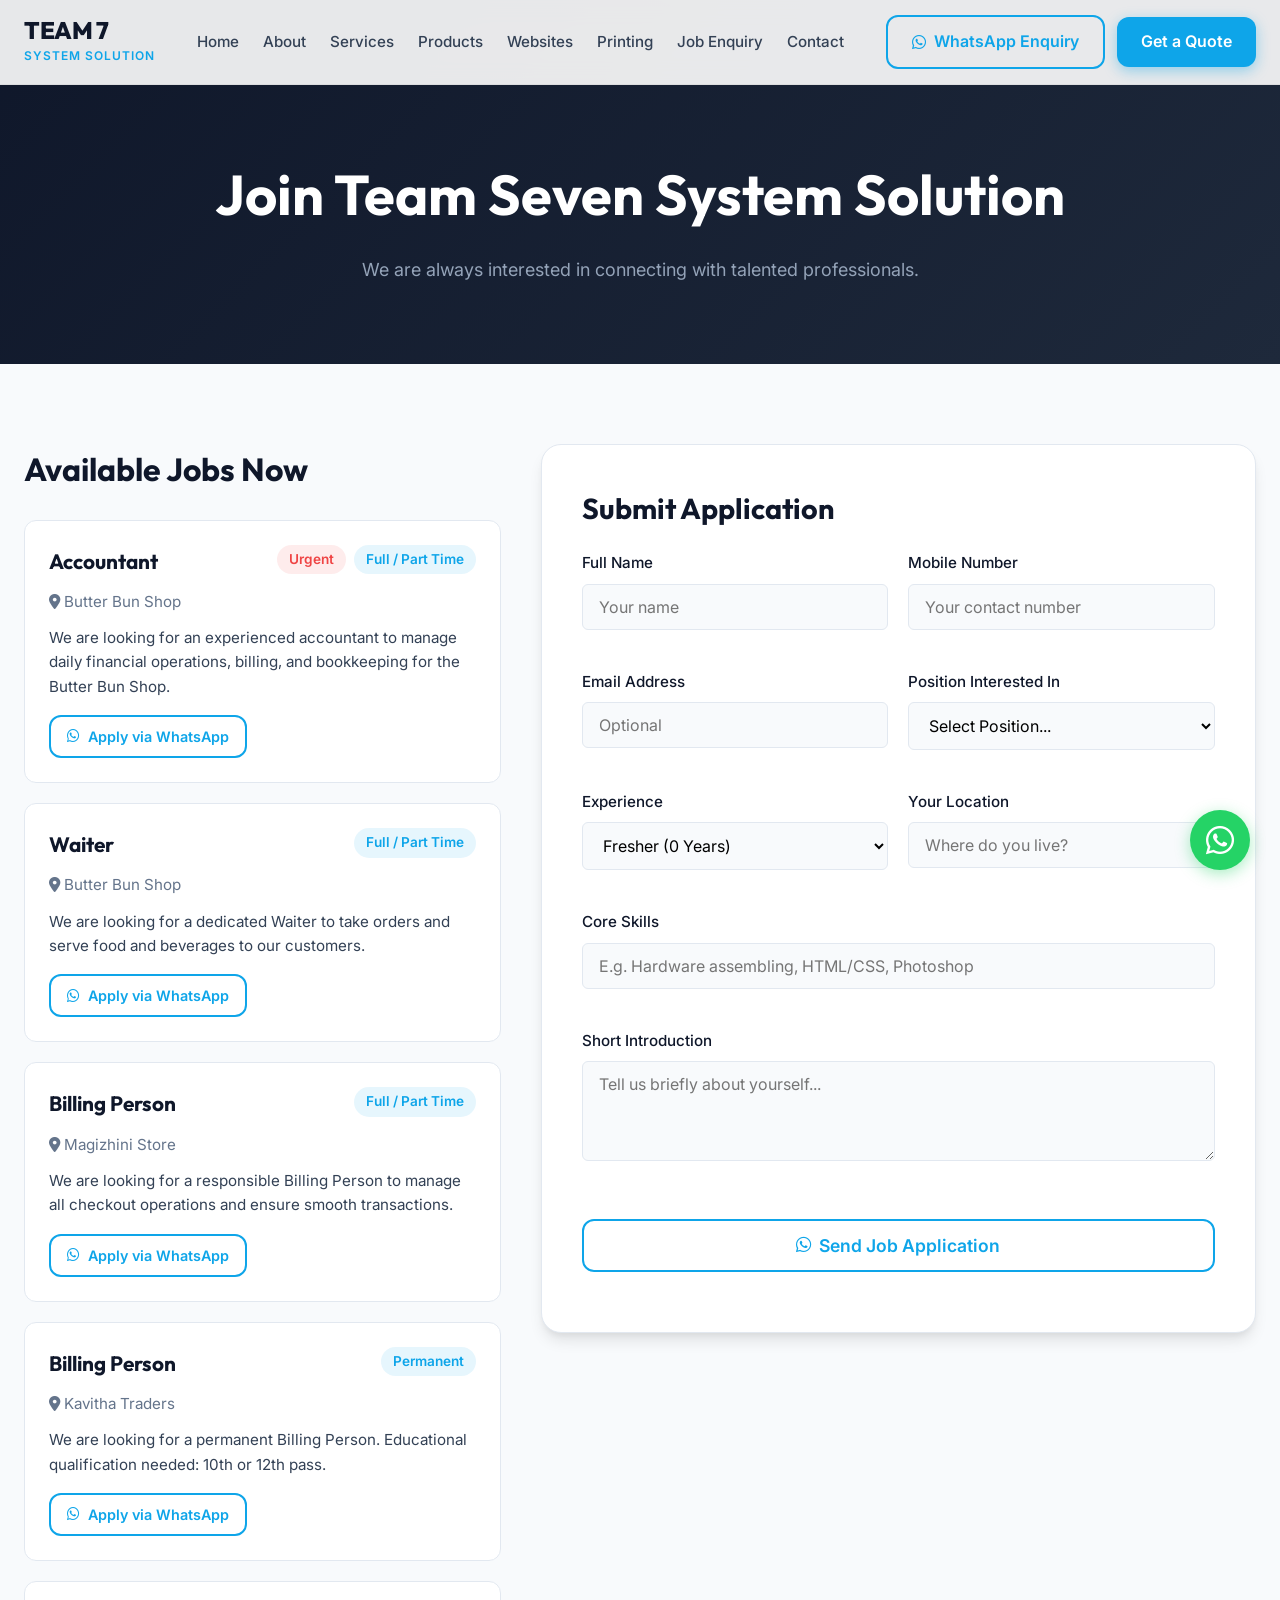
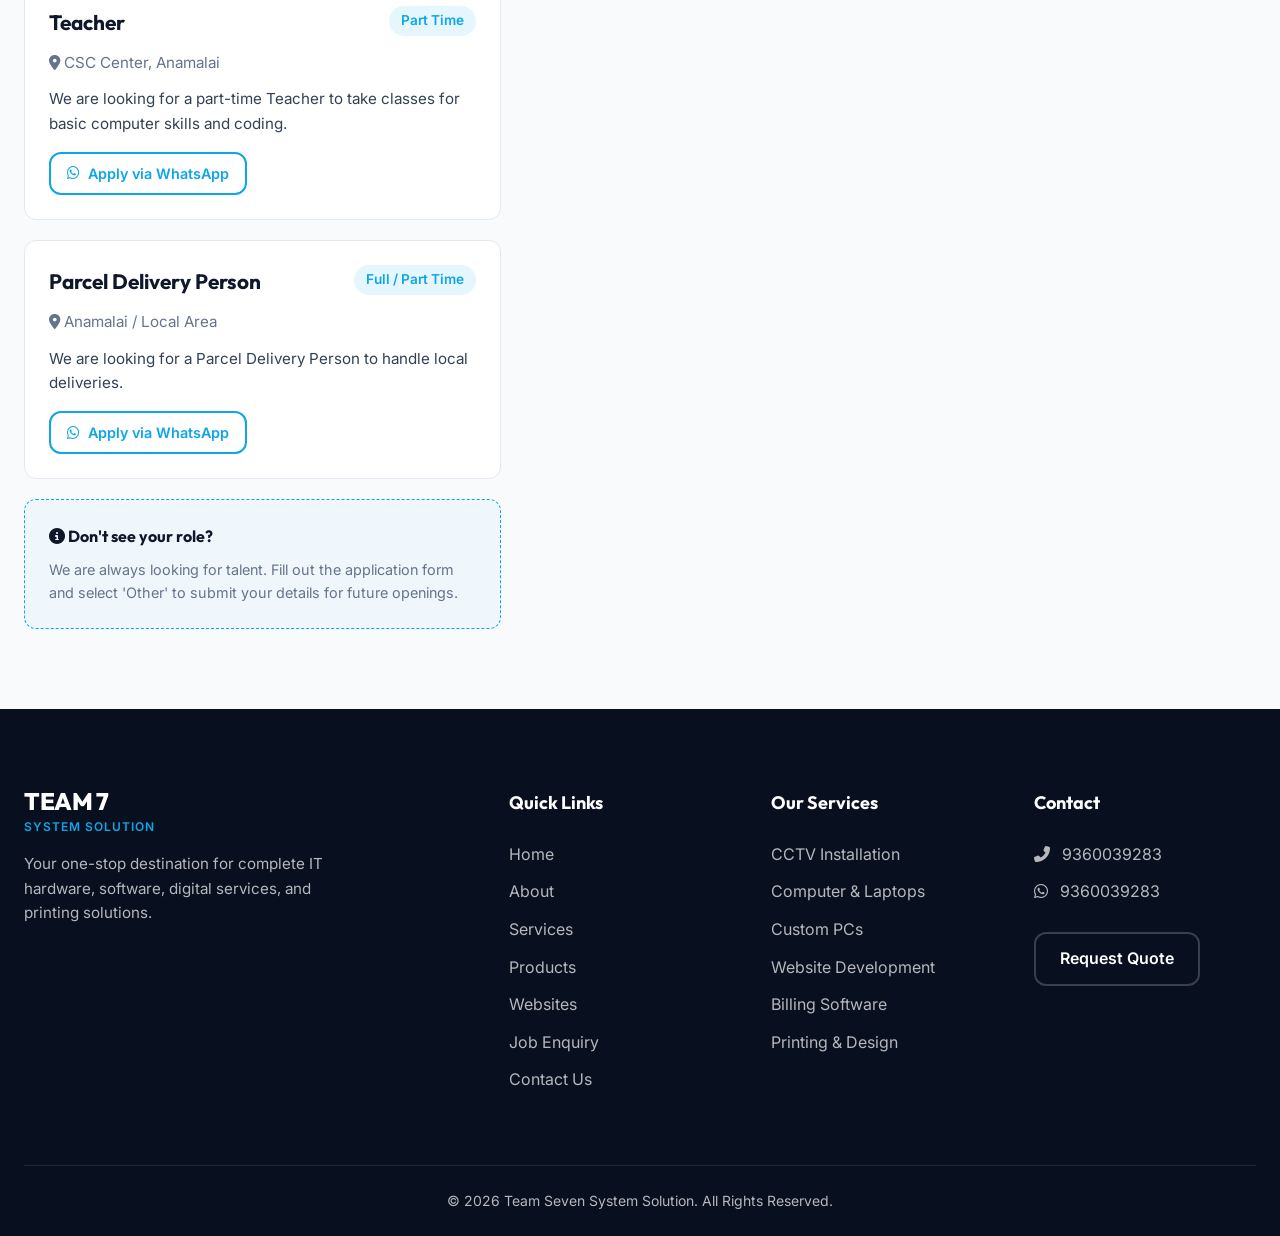
==== commit 1dd2ac01: "update" ====
--- a/job.html
+++ b/job.html
@@ -94,6 +94,42 @@
                         <a href="#" class="btn btn-outline" style="padding: 8px 16px; font-size: 0.9rem;" data-wa-msg="Hi Team Seven System Solution, I would like to apply for the Billing Person position at Magizhini Store."><i class="fab fa-whatsapp"></i> Apply via WhatsApp</a>
                     </div>
 
+                    <div class="card" style="margin-bottom: 20px; text-align: left; padding: 24px;">
+                        <div style="display: flex; justify-content: space-between; align-items: flex-start; margin-bottom: 12px;">
+                            <h3 style="margin-bottom: 0; font-size: 1.3rem;">Billing Person</h3>
+                            <div style="display: flex; gap: 8px;">
+                                <span style="background: rgba(14,165,233,0.1); color: var(--secondary); padding: 4px 12px; border-radius: 20px; font-size: 0.85rem; font-weight: 600;">Permanent</span>
+                            </div>
+                        </div>
+                        <p style="color: var(--text-light); margin-bottom: 12px; font-size: 0.95rem;"><i class="fas fa-map-marker-alt"></i> Kavitha Traders</p>
+                        <p style="color: var(--text-main); font-size: 0.95rem; margin-bottom: 16px;">We are looking for a permanent Billing Person. Educational qualification needed: 10th or 12th pass.</p>
+                        <a href="#" class="btn btn-outline" style="padding: 8px 16px; font-size: 0.9rem;" data-wa-msg="Hi Team Seven System Solution, I would like to apply for the Billing Person position at Kavitha Traders."><i class="fab fa-whatsapp"></i> Apply via WhatsApp</a>
+                    </div>
+
+                    <div class="card" style="margin-bottom: 20px; text-align: left; padding: 24px;">
+                        <div style="display: flex; justify-content: space-between; align-items: flex-start; margin-bottom: 12px;">
+                            <h3 style="margin-bottom: 0; font-size: 1.3rem;">Teacher</h3>
+                            <div style="display: flex; gap: 8px;">
+                                <span style="background: rgba(14,165,233,0.1); color: var(--secondary); padding: 4px 12px; border-radius: 20px; font-size: 0.85rem; font-weight: 600;">Part Time</span>
+                            </div>
+                        </div>
+                        <p style="color: var(--text-light); margin-bottom: 12px; font-size: 0.95rem;"><i class="fas fa-map-marker-alt"></i> CSC Center, Anamalai</p>
+                        <p style="color: var(--text-main); font-size: 0.95rem; margin-bottom: 16px;">We are looking for a part-time Teacher to take classes for basic computer skills and coding.</p>
+                        <a href="#" class="btn btn-outline" style="padding: 8px 16px; font-size: 0.9rem;" data-wa-msg="Hi Team Seven System Solution, I would like to apply for the Teacher position at CSC Center Anamalai."><i class="fab fa-whatsapp"></i> Apply via WhatsApp</a>
+                    </div>
+
+                    <div class="card" style="margin-bottom: 20px; text-align: left; padding: 24px;">
+                        <div style="display: flex; justify-content: space-between; align-items: flex-start; margin-bottom: 12px;">
+                            <h3 style="margin-bottom: 0; font-size: 1.3rem;">Parcel Delivery Person</h3>
+                            <div style="display: flex; gap: 8px;">
+                                <span style="background: rgba(14,165,233,0.1); color: var(--secondary); padding: 4px 12px; border-radius: 20px; font-size: 0.85rem; font-weight: 600;">Full / Part Time</span>
+                            </div>
+                        </div>
+                        <p style="color: var(--text-light); margin-bottom: 12px; font-size: 0.95rem;"><i class="fas fa-map-marker-alt"></i> Anamalai / Local Area</p>
+                        <p style="color: var(--text-main); font-size: 0.95rem; margin-bottom: 16px;">We are looking for a Parcel Delivery Person to handle local deliveries.</p>
+                        <a href="#" class="btn btn-outline" style="padding: 8px 16px; font-size: 0.9rem;" data-wa-msg="Hi Team Seven System Solution, I would like to apply for the Parcel Delivery Person position."><i class="fab fa-whatsapp"></i> Apply via WhatsApp</a>
+                    </div>
+
                     <div class="card" style="text-align: left; padding: 24px; background: rgba(14,165,233,0.03); border: 1px dashed var(--secondary);">
                         <h4 style="margin-bottom: 8px;"><i class="fas fa-info-circle"></i> Don't see your role?</h4>
                         <p style="font-size: 0.9rem; color: var(--text-light);">We are always looking for talent. Fill out the application form and select 'Other' to submit your details for future openings.</p>
